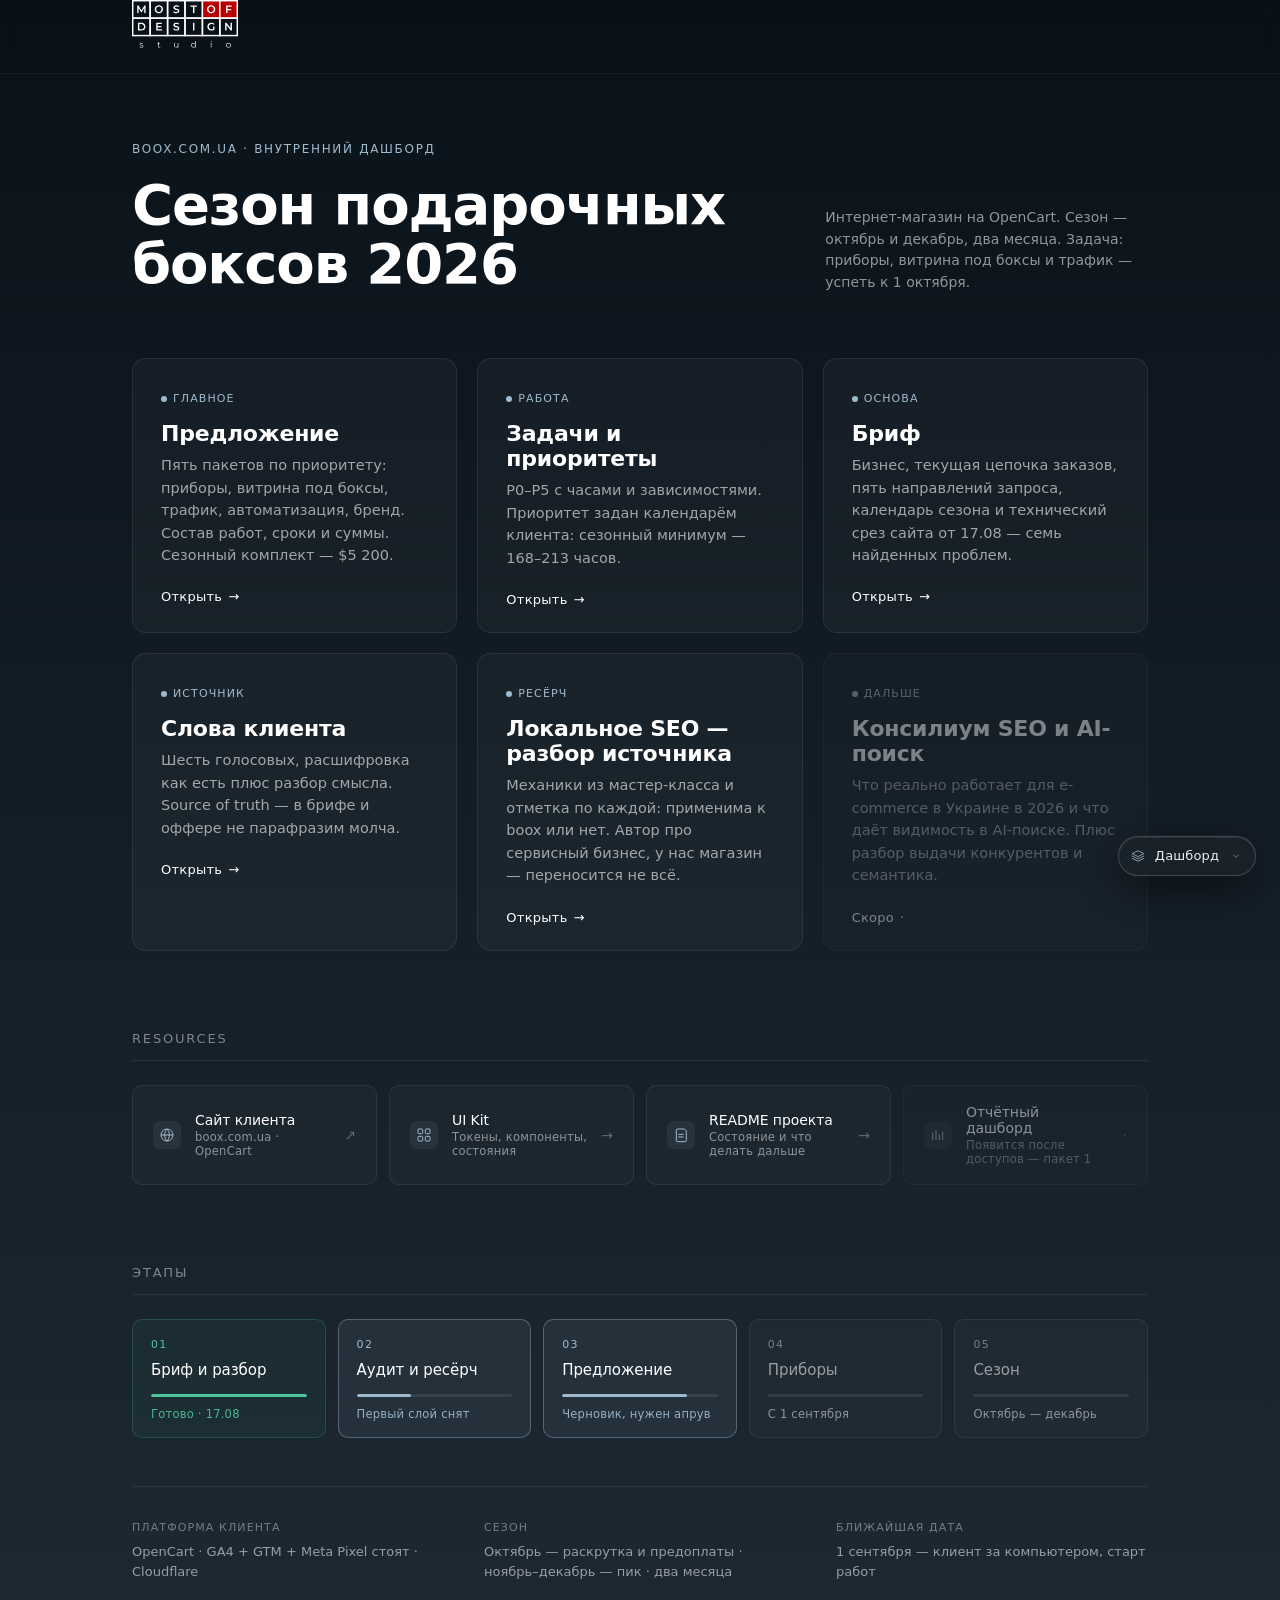
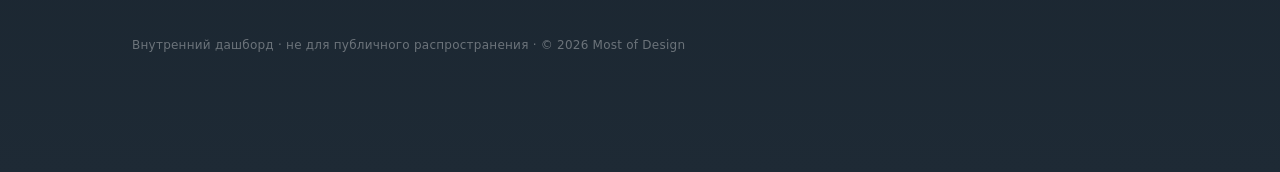
==== index.html @ 04b6003f "boox.com.ua: бриф из голосовых клиента, техсрез сайта, backlog, оффер на 5 пакетов, дашборд - brief/" ====
<!DOCTYPE html>
<html lang="ru">
<head>
<meta charset="UTF-8">
<meta name="viewport" content="width=device-width, initial-scale=1.0">
<meta name="robots" content="noindex, nofollow">
<title>boox.com.ua — дашборд проекта</title>

<!--
  Favicon: studio logo-cell mark. Generate it, never hand-write it:
    mod-manager/venv/bin/python scripts/utils/favicon_gen.py "boox.com.ua" assets/favicon.svg
  Then verify every page links it at the right depth:
    mod-manager/venv/bin/python scripts/utils/check_favicons.py . --fix
-->
<link rel="icon" type="image/svg+xml" href="assets/favicon.svg">

<link rel="stylesheet" href="shared/service-menu.css">

<style>
/* ─────────────────────────────────────────────────────────────────
   Launcher palette — studio-fixed. Don't repaint per project.
   Brand expression lives inside concept pages, not in the launcher.
   ─────────────────────────────────────────────────────────────── */
:root {
  --brand-blue:       #116490;
  --brand-blue-dark:  #0d4f72;
  --brand-blue-light: #9FBACD;
  --brand-blue-pale:  #e8f2f7;

  --bg-top:    #0a1219;
  --bg-bottom: #1e2a35;
  --charcoal:  #1e2a35;
  --white:     #fff;
  --border:    #d8e5ed;
}

/* ─────────────────────────────────────────────────────────────────
   Reset + base
   ─────────────────────────────────────────────────────────────── */
* { box-sizing: border-box; margin: 0; padding: 0; }

html, body {
  font-family: ui-sans-serif, system-ui, -apple-system, "Segoe UI", Roboto, "Helvetica Neue", Arial, sans-serif;
  -webkit-font-smoothing: antialiased;
  background: var(--charcoal);
  color: var(--white);
  min-height: 100%;
}

body {
  min-height: 100vh;
  display: flex;
  flex-direction: column;
  background: linear-gradient(180deg, var(--bg-top) 0%, var(--bg-bottom) 100%);
}

.launcher {
  flex: 1;
  max-width: 1080px;
  width: 100%;
  margin: 0 auto;
  padding: 0 32px 120px;
}

/* ─── Top bar: sticky studio mark with a hairline rule ────────── */

.topbar {
  position: sticky; top: 0; z-index: 100;
  padding: 0 max(32px, calc(50vw - 508px)) 16px;
  background: rgba(10, 18, 25, 0.82);
  -webkit-backdrop-filter: blur(8px); backdrop-filter: blur(8px);
  border-bottom: 1px solid rgba(255, 255, 255, 0.06);
}
.launcher__logo {
  display: inline-block;
  height: 53px;
}
.launcher__logo img { display: block; height: 100%; width: auto; }

/* ─── Header (2:1 grid — title + subtitle in right column) ───── */

.launcher__header {
  display: grid;
  grid-template-columns: 2fr 1fr;
  gap: 48px;
  align-items: end;
  margin-bottom: 64px;
}

.launcher__eyebrow {
  display: inline-block;
  font-size: 12px;
  font-weight: 500;
  text-transform: uppercase;
  letter-spacing: 0.14em;
  color: var(--brand-blue-light);
  margin-bottom: 20px;
}

.launcher__title {
  font-size: clamp(32px, 5vw, 56px);
  font-weight: 700;
  letter-spacing: -0.02em;
  line-height: 1.05;
}

.launcher__subtitle {
  font-size: 14px;
  line-height: 1.55;
  color: rgba(255, 255, 255, 0.55);
}

@media (max-width: 760px) {
  .launcher__header {
    grid-template-columns: 1fr;
    gap: 16px;
    align-items: start;
  }
}

/* ─── Version cards grid ──────────────────────────────────────── */

.launcher__grid {
  display: grid;
  grid-template-columns: repeat(auto-fill, minmax(320px, 1fr));
  gap: 20px;
  margin-bottom: 64px;
}

.version-card {
  display: block;
  padding: 28px 28px 24px;
  background: rgba(255, 255, 255, 0.03);
  border: 1px solid rgba(255, 255, 255, 0.08);
  border-radius: 14px;
  text-decoration: none;
  color: inherit;
  transition: transform 240ms ease, background 240ms ease, border-color 240ms ease;
}

.version-card:hover {
  transform: translateY(-2px);
  background: rgba(255, 255, 255, 0.05);
  border-color: rgba(255, 255, 255, 0.16);
}

.version-card__tag {
  display: inline-flex;
  align-items: center;
  gap: 6px;
  font-size: 11px;
  font-weight: 500;
  text-transform: uppercase;
  letter-spacing: 0.1em;
  color: var(--brand-blue-light);
  margin-bottom: 16px;
}

.version-card__tag::before {
  content: "";
  width: 6px;
  height: 6px;
  border-radius: 50%;
  background: currentColor;
}

.version-card__title {
  font-size: 22px;
  font-weight: 600;
  letter-spacing: -0.01em;
  margin-bottom: 8px;
}

.version-card__desc {
  font-size: 14.5px;
  line-height: 1.55;
  color: rgba(255, 255, 255, 0.6);
  margin-bottom: 20px;
}

.version-card__cta {
  font-size: 13px;
  font-weight: 500;
  letter-spacing: 0.02em;
  color: var(--white);
  display: inline-flex;
  align-items: center;
  gap: 6px;
}

.version-card__cta::after {
  content: "→";
  transition: transform 200ms ease;
  display: inline-block;
}

.version-card:hover .version-card__cta::after {
  transform: translateX(4px);
}

.version-card[data-status="planned"] {
  opacity: 0.45;
  cursor: default;
  pointer-events: none;
}

.version-card[data-status="planned"] .version-card__cta::after {
  content: "·";
}

/* ─── Section heading ────────────────────────────────────────── */

.launcher__section-title {
  font-size: 13px;
  font-weight: 500;
  text-transform: uppercase;
  letter-spacing: 0.14em;
  color: rgba(255, 255, 255, 0.45);
  margin: 80px 0 24px;
  padding-bottom: 14px;
  border-bottom: 1px solid rgba(255, 255, 255, 0.08);
}

/* ─── Resources strip ────────────────────────────────────────── */

.launcher__resources {
  display: grid;
  grid-template-columns: repeat(auto-fill, minmax(240px, 1fr));
  gap: 12px;
}

.resource-card {
  display: flex;
  align-items: center;
  gap: 14px;
  padding: 18px 20px;
  background: rgba(255, 255, 255, 0.025);
  border: 1px solid rgba(255, 255, 255, 0.07);
  border-radius: 10px;
  text-decoration: none;
  color: inherit;
  transition: background 200ms ease, border-color 200ms ease, transform 200ms ease;
}

.resource-card:hover {
  background: rgba(255, 255, 255, 0.05);
  border-color: rgba(255, 255, 255, 0.14);
  transform: translateY(-1px);
}

.resource-card[data-status="pending"] {
  opacity: 0.5;
}

.resource-card__icon {
  flex-shrink: 0;
  width: 28px;
  height: 28px;
  display: grid;
  place-items: center;
  background: rgba(255, 255, 255, 0.06);
  border-radius: 7px;
  color: var(--brand-blue-light);
}

.resource-card__icon svg {
  width: 16px;
  height: 16px;
}

.resource-card__body {
  flex: 1;
  min-width: 0;
}

.resource-card__label {
  display: block;
  font-size: 14px;
  font-weight: 500;
  letter-spacing: -0.005em;
  color: var(--white);
  margin-bottom: 2px;
}

.resource-card__sub {
  display: block;
  font-size: 11.5px;
  color: rgba(255, 255, 255, 0.5);
  letter-spacing: 0.02em;
}

.resource-card__arrow {
  flex-shrink: 0;
  font-size: 14px;
  color: rgba(255, 255, 255, 0.3);
  transition: transform 200ms ease, color 200ms ease;
}

.resource-card:hover .resource-card__arrow {
  color: var(--brand-blue-light);
  transform: translateX(2px);
}

/* ─── Project stages ─────────────────────────────────────────── */

.stage-track {
  display: grid;
  grid-template-columns: repeat(5, minmax(0, 1fr));
  gap: 12px;
  list-style: none;
  margin: 0;
  padding: 0;
}

.stage {
  position: relative;
  padding: 18px 18px 16px;
  background: rgba(255, 255, 255, 0.025);
  border: 1px solid rgba(255, 255, 255, 0.07);
  border-radius: 10px;
  transition: background 200ms ease, border-color 200ms ease;
}

.stage[data-status="done"] {
  background: rgba(79, 197, 156, 0.05);
  border-color: rgba(79, 197, 156, 0.22);
}

.stage[data-status="active"] {
  background: rgba(159, 186, 205, 0.08);
  border-color: rgba(159, 186, 205, 0.38);
}

.stage__index {
  font-size: 11px;
  font-weight: 500;
  letter-spacing: 0.12em;
  color: rgba(255, 255, 255, 0.4);
  font-variant-numeric: tabular-nums;
  margin-bottom: 10px;
}

.stage[data-status="done"]   .stage__index { color: #4fc59c; }
.stage[data-status="active"] .stage__index { color: var(--brand-blue-light); }

.stage__name {
  font-size: 15px;
  font-weight: 500;
  color: var(--white);
  letter-spacing: -0.005em;
  margin-bottom: 14px;
  line-height: 1.25;
}

.stage[data-status="pending"] .stage__name { color: rgba(255, 255, 255, 0.55); }

.stage__progress {
  height: 3px;
  background: rgba(255, 255, 255, 0.08);
  border-radius: 2px;
  overflow: hidden;
  margin-bottom: 10px;
}

.stage__progress span {
  display: block;
  height: 100%;
  background: rgba(255, 255, 255, 0.2);
  border-radius: 2px;
  transition: width 600ms ease;
}

.stage[data-status="done"]   .stage__progress span { background: #4fc59c; }
.stage[data-status="active"] .stage__progress span { background: var(--brand-blue-light); }

.stage__status {
  font-size: 11.5px;
  letter-spacing: 0.02em;
  color: rgba(255, 255, 255, 0.5);
  font-variant-numeric: tabular-nums;
}

.stage[data-status="done"]   .stage__status { color: rgba(79, 197, 156, 0.9); }
.stage[data-status="active"] .stage__status { color: rgba(159, 186, 205, 0.92); }

@media (max-width: 760px) {
  .stage-track { grid-template-columns: 1fr 1fr; }
}

@media (max-width: 480px) {
  .stage-track { grid-template-columns: 1fr; }
}

/* ─── Meta + footer ──────────────────────────────────────────── */

.launcher__meta {
  margin-top: 48px;
  padding-top: 32px;
  border-top: 1px solid rgba(255, 255, 255, 0.08);
  display: grid;
  grid-template-columns: repeat(auto-fit, minmax(200px, 1fr));
  gap: 24px 40px;
  font-size: 13px;
  line-height: 1.55;
  color: rgba(255, 255, 255, 0.55);
}

.launcher__meta-block dt {
  font-size: 11px;
  font-weight: 500;
  text-transform: uppercase;
  letter-spacing: 0.1em;
  color: rgba(255, 255, 255, 0.4);
  margin-bottom: 6px;
}

.launcher__meta-block dd a {
  color: var(--brand-blue-light);
  text-decoration: none;
  border-bottom: 1px solid transparent;
  transition: border-color 200ms ease;
}

.launcher__meta-block dd a:hover {
  border-bottom-color: var(--brand-blue-light);
}

.launcher__footer {
  font-size: 12px;
  color: rgba(255, 255, 255, 0.35);
  letter-spacing: 0.02em;
  margin-top: 56px;
}
</style>
</head>
<body>

<!--
  Per-page chip config — feeds shared/service-menu.js.
  Edit VERSIONS as you add/remove preview folders.
-->
<script>
  window.PREVIEW_PROJECT_NAME = "boox.com.ua";
  window.PREVIEW_DEFAULT_VERSION = "launcher";
  window.PREVIEW_VERSIONS = [
    { id: "uikit",    label: "UI Kit",   desc: "Токены и компоненты",           path: "uikit/" },
    { id: "launcher", label: "Дашборд",  desc: "Все материалы проекта",         path: "" }
  ];
</script>

<!-- Studio mark, NOT the client's. The launcher is our internal chrome;
     client branding lives inside the concept pages. -->
<header class="topbar">
  <a class="launcher__logo" href="./" aria-label="boox.com.ua — Most of Design">
    <img src="assets/mod-logo-on-dark.svg" alt="Most of Design">
  </a>
</header>

<main class="launcher">

  <header class="launcher__header" style="margin-top:64px">
    <div class="launcher__header-main">
      <span class="launcher__eyebrow">boox.com.ua · Внутренний дашборд</span>
      <h1 class="launcher__title">Сезон подарочных боксов 2026</h1>
    </div>
    <p class="launcher__subtitle">
      Интернет-магазин на OpenCart. Сезон — октябрь и декабрь, два месяца.
      Задача: приборы, витрина под боксы и трафик — успеть к 1 октября.
    </p>
  </header>

  <!-- ── Version cards ─────────────────────────────────────────
       Add a card per concept/version. Statuses:
         (default)         — interactive
         data-status="planned" — dimmed, not clickable yet
  -->
  <div class="launcher__grid">
    <a class="version-card" href="offer/OFFER.md">
      <span class="version-card__tag">Главное</span>
      <h2 class="version-card__title">Предложение</h2>
      <p class="version-card__desc">
        Пять пакетов по приоритету: приборы, витрина под боксы, трафик, автоматизация,
        бренд. Состав работ, сроки и суммы. Сезонный комплект — $5 200.
      </p>
      <span class="version-card__cta">Открыть</span>
    </a>

    <a class="version-card" href="brief/02-BACKLOG.md">
      <span class="version-card__tag">Работа</span>
      <h2 class="version-card__title">Задачи и приоритеты</h2>
      <p class="version-card__desc">
        P0–P5 с часами и зависимостями. Приоритет задан календарём клиента:
        сезонный минимум — 168–213 часов.
      </p>
      <span class="version-card__cta">Открыть</span>
    </a>

    <a class="version-card" href="brief/01-BRIEF.md">
      <span class="version-card__tag">Основа</span>
      <h2 class="version-card__title">Бриф</h2>
      <p class="version-card__desc">
        Бизнес, текущая цепочка заказов, пять направлений запроса, календарь сезона
        и технический срез сайта от 17.08 — семь найденных проблем.
      </p>
      <span class="version-card__cta">Открыть</span>
    </a>

    <a class="version-card" href="brief/00-CLIENT-VOICE.md">
      <span class="version-card__tag">Источник</span>
      <h2 class="version-card__title">Слова клиента</h2>
      <p class="version-card__desc">
        Шесть голосовых, расшифровка как есть плюс разбор смысла. Source of truth —
        в брифе и оффере не парафразим молча.
      </p>
      <span class="version-card__cta">Открыть</span>
    </a>

    <a class="version-card" href="research/01-LOCAL-SEO-PLAYBOOK.md">
      <span class="version-card__tag">Ресёрч</span>
      <h2 class="version-card__title">Локальное SEO — разбор источника</h2>
      <p class="version-card__desc">
        Механики из мастер-класса и отметка по каждой: применима к boox или нет.
        Автор про сервисный бизнес, у нас магазин — переносится не всё.
      </p>
      <span class="version-card__cta">Открыть</span>
    </a>

    <a class="version-card" data-status="planned" href="#">
      <span class="version-card__tag">Дальше</span>
      <h2 class="version-card__title">Консилиум SEO и AI-поиск</h2>
      <p class="version-card__desc">
        Что реально работает для e-commerce в Украине в 2026 и что даёт видимость
        в AI-поиске. Плюс разбор выдачи конкурентов и семантика.
      </p>
      <span class="version-card__cta">Скоро</span>
    </a>
  </div>

  <h2 class="launcher__section-title">Resources</h2>
  <div class="launcher__resources">

    <a class="resource-card" href="https://boox.com.ua/" target="_blank" rel="noopener">
      <span class="resource-card__icon" aria-hidden="true">
        <svg viewBox="0 0 24 24" fill="none" xmlns="http://www.w3.org/2000/svg">
          <circle cx="12" cy="12" r="9" stroke="currentColor" stroke-width="1.5"/>
          <path d="M3 12h18M12 3c2.5 2.5 3.5 5.8 3.5 9s-1 6.5-3.5 9c-2.5-2.5-3.5-5.8-3.5-9s1-6.5 3.5-9Z" stroke="currentColor" stroke-width="1.5"/>
        </svg>
      </span>
      <span class="resource-card__body">
        <span class="resource-card__label">Сайт клиента</span>
        <span class="resource-card__sub">boox.com.ua · OpenCart</span>
      </span>
      <span class="resource-card__arrow" aria-hidden="true">↗</span>
    </a>

    <a class="resource-card" href="uikit/">
      <span class="resource-card__icon" aria-hidden="true">
        <svg viewBox="0 0 24 24" fill="none" xmlns="http://www.w3.org/2000/svg">
          <rect x="3" y="3" width="7" height="7" rx="1.5" stroke="currentColor" stroke-width="1.5"/>
          <rect x="14" y="3" width="7" height="7" rx="1.5" stroke="currentColor" stroke-width="1.5"/>
          <rect x="3" y="14" width="7" height="7" rx="1.5" stroke="currentColor" stroke-width="1.5"/>
          <rect x="14" y="14" width="7" height="7" rx="1.5" stroke="currentColor" stroke-width="1.5"/>
        </svg>
      </span>
      <span class="resource-card__body">
        <span class="resource-card__label">UI Kit</span>
        <span class="resource-card__sub">Токены, компоненты, состояния</span>
      </span>
      <span class="resource-card__arrow" aria-hidden="true">→</span>
    </a>

    <a class="resource-card" href="README.md">
      <span class="resource-card__icon" aria-hidden="true">
        <svg viewBox="0 0 24 24" fill="none" xmlns="http://www.w3.org/2000/svg">
          <path d="M5 4.5A1.5 1.5 0 0 1 6.5 3H17l3 3v14.5A1.5 1.5 0 0 1 18.5 22h-12A1.5 1.5 0 0 1 5 20.5v-16Z" stroke="currentColor" stroke-width="1.5" stroke-linejoin="round"/>
          <path d="M8.5 11h7M8.5 15h7" stroke="currentColor" stroke-width="1.5" stroke-linecap="round"/>
        </svg>
      </span>
      <span class="resource-card__body">
        <span class="resource-card__label">README проекта</span>
        <span class="resource-card__sub">Состояние и что делать дальше</span>
      </span>
      <span class="resource-card__arrow" aria-hidden="true">→</span>
    </a>

    <a class="resource-card" data-status="pending" href="#">
      <span class="resource-card__icon" aria-hidden="true">
        <svg viewBox="0 0 24 24" fill="none" xmlns="http://www.w3.org/2000/svg">
          <path d="M4 19V9m5 10V5m5 14v-7m5 7V8" stroke="currentColor" stroke-width="1.5" stroke-linecap="round"/>
        </svg>
      </span>
      <span class="resource-card__body">
        <span class="resource-card__label">Отчётный дашборд</span>
        <span class="resource-card__sub">Появится после доступов — пакет 1</span>
      </span>
      <span class="resource-card__arrow" aria-hidden="true">·</span>
    </a>

  </div>

  <h2 class="launcher__section-title">Этапы</h2>
  <ol class="stage-track">
    <li class="stage" data-status="done">
      <div class="stage__index">01</div>
      <div class="stage__name">Бриф и разбор</div>
      <div class="stage__progress"><span style="width: 100%"></span></div>
      <div class="stage__status">Готово · 17.08</div>
    </li>
    <li class="stage" data-status="active">
      <div class="stage__index">02</div>
      <div class="stage__name">Аудит и ресёрч</div>
      <div class="stage__progress"><span style="width: 35%"></span></div>
      <div class="stage__status">Первый слой снят</div>
    </li>
    <li class="stage" data-status="active">
      <div class="stage__index">03</div>
      <div class="stage__name">Предложение</div>
      <div class="stage__progress"><span style="width: 80%"></span></div>
      <div class="stage__status">Черновик, нужен апрув</div>
    </li>
    <li class="stage" data-status="pending">
      <div class="stage__index">04</div>
      <div class="stage__name">Приборы</div>
      <div class="stage__progress"><span style="width: 0%"></span></div>
      <div class="stage__status">С 1 сентября</div>
    </li>
    <li class="stage" data-status="pending">
      <div class="stage__index">05</div>
      <div class="stage__name">Сезон</div>
      <div class="stage__progress"><span style="width: 0%"></span></div>
      <div class="stage__status">Октябрь — декабрь</div>
    </li>
  </ol>

  <dl class="launcher__meta">
    <div class="launcher__meta-block">
      <dt>Платформа клиента</dt>
      <dd>OpenCart · GA4 + GTM + Meta Pixel стоят · Cloudflare</dd>
    </div>
    <div class="launcher__meta-block">
      <dt>Сезон</dt>
      <dd>Октябрь — раскрутка и предоплаты · ноябрь–декабрь — пик · два месяца</dd>
    </div>
    <div class="launcher__meta-block">
      <dt>Ближайшая дата</dt>
      <dd>1 сентября — клиент за компьютером, старт работ</dd>
    </div>
  </dl>

  <p class="launcher__footer">
    Внутренний дашборд · не для публичного распространения · © 2026 Most of Design
  </p>
</main>

<script defer src="shared/service-menu.js"></script>
</body>
</html>
---- shared/service-menu.css ----
/* Service Menu — preview-only floating navigator. Disabled in production builds.
   Layout: flex container at bottom-right with the version capsule. */

.service-menu {
  position: fixed;
  right: 24px;
  bottom: 24px;
  z-index: 99999;
  display: flex;
  align-items: center;
  gap: 8px;
  font-family: ui-sans-serif, system-ui, -apple-system, "Segoe UI", Roboto, "Helvetica Neue", Arial, sans-serif;
  font-size: 13px;
  line-height: 1.4;
  color: #f5f5f5;
  -webkit-font-smoothing: antialiased;
  user-select: none;
}

.service-menu * { box-sizing: border-box; }

.service-menu__capsule {
  display: inline-flex;
  align-items: center;
  gap: 10px;
  padding: 10px 14px 10px 12px;
  background: rgba(28, 34, 42, 0.94);
  backdrop-filter: saturate(160%) blur(12px);
  -webkit-backdrop-filter: saturate(160%) blur(12px);
  border: 1px solid rgba(255, 255, 255, 0.18);
  border-radius: 999px;
  box-shadow:
    0 12px 40px rgba(0, 0, 0, 0.5),
    0 0 0 1px rgba(255, 255, 255, 0.04),
    inset 0 1px 0 rgba(255, 255, 255, 0.08);
  cursor: pointer;
  opacity: 0.92;
  color: #f5f5f5;
  font: inherit;
  transition: opacity 200ms ease, transform 200ms ease, background 200ms ease, border-color 200ms ease;
}

.service-menu:hover .service-menu__capsule,
.service-menu[data-open="true"] .service-menu__capsule {
  opacity: 1;
  background: rgba(34, 42, 52, 1);
  border-color: rgba(255, 255, 255, 0.26);
}

.service-menu[data-open="true"] .service-menu__capsule {
  transform: translateY(-2px);
}

.service-menu__icon {
  width: 14px;
  height: 14px;
  flex-shrink: 0;
  opacity: 1;
  color: #9FBACD;
}

.service-menu__label {
  font-weight: 500;
  letter-spacing: 0.01em;
  white-space: nowrap;
  color: #ffffff;
}

.service-menu__caret {
  width: 10px;
  height: 10px;
  margin-left: 2px;
  opacity: 0.55;
  transition: transform 200ms ease;
}

.service-menu[data-open="true"] .service-menu__caret {
  transform: rotate(180deg);
}

.service-menu__panel {
  position: absolute;
  right: 0;
  bottom: calc(100% + 10px);
  min-width: 300px;
  padding: 6px;
  background: rgba(28, 34, 42, 0.98);
  backdrop-filter: saturate(160%) blur(14px);
  -webkit-backdrop-filter: saturate(160%) blur(14px);
  border: 1px solid rgba(255, 255, 255, 0.18);
  border-radius: 12px;
  box-shadow:
    0 24px 64px rgba(0, 0, 0, 0.6),
    0 0 0 1px rgba(255, 255, 255, 0.04),
    inset 0 1px 0 rgba(255, 255, 255, 0.08);
  opacity: 0;
  transform: translateY(6px);
  pointer-events: none;
  transition: opacity 180ms ease, transform 180ms ease;
}

.service-menu[data-open="true"] .service-menu__panel {
  opacity: 1;
  transform: translateY(0);
  pointer-events: auto;
}

.service-menu__panel-header {
  padding: 8px 12px 6px;
  font-size: 11px;
  font-weight: 500;
  letter-spacing: 0.08em;
  text-transform: uppercase;
  color: rgba(245, 245, 245, 0.45);
}

.service-menu__list {
  margin: 0;
  padding: 0;
  list-style: none;
}

.service-menu__item {
  display: block;
  padding: 10px 12px;
  border-radius: 8px;
  color: inherit;
  text-decoration: none;
  cursor: pointer;
  transition: background 150ms ease;
}

.service-menu__item:hover {
  background: rgba(255, 255, 255, 0.06);
}

.service-menu__item[data-active="true"] {
  background: rgba(255, 255, 255, 0.08);
}

.service-menu__item-title {
  display: flex;
  align-items: center;
  gap: 8px;
  font-weight: 500;
  font-size: 13px;
}

.service-menu__item[data-active="true"] .service-menu__item-title::after {
  content: "";
  width: 6px;
  height: 6px;
  border-radius: 50%;
  background: #4fc59c;
  flex-shrink: 0;
}

.service-menu__item-desc {
  margin-top: 2px;
  font-size: 11.5px;
  color: rgba(245, 245, 245, 0.55);
  letter-spacing: 0.005em;
}

.service-menu__footer {
  margin-top: 4px;
  padding: 10px 12px 6px;
  border-top: 1px solid rgba(255, 255, 255, 0.06);
  font-size: 11px;
  color: rgba(245, 245, 245, 0.4);
  letter-spacing: 0.02em;
}

@media (max-width: 600px) {
  .service-menu {
    right: 12px;
    bottom: 12px;
    font-size: 12px;
  }
  .service-menu__panel {
    min-width: calc(100vw - 24px);
  }
}

@media (prefers-reduced-motion: reduce) {
  .service-menu__capsule,
  .service-menu__panel,
  .service-menu__caret,
  .service-menu__item {
    transition: none !important;
  }
}
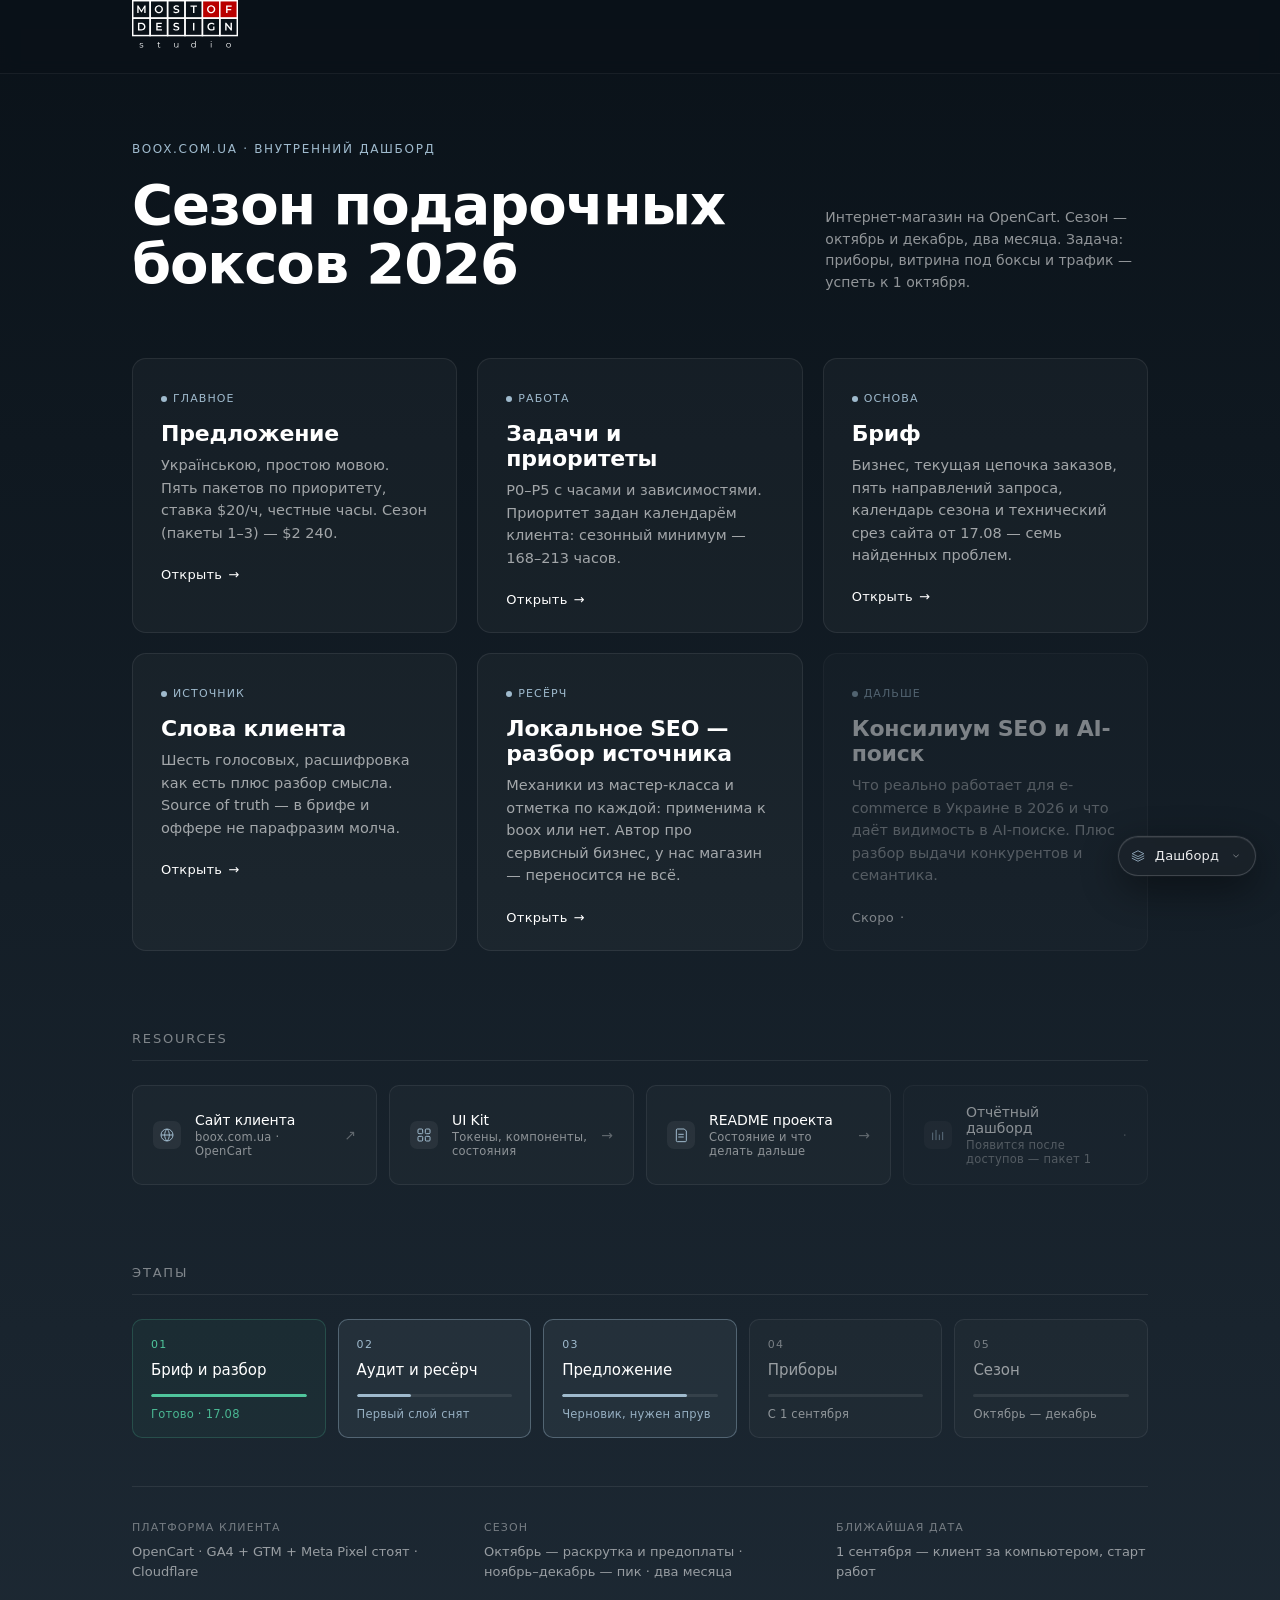
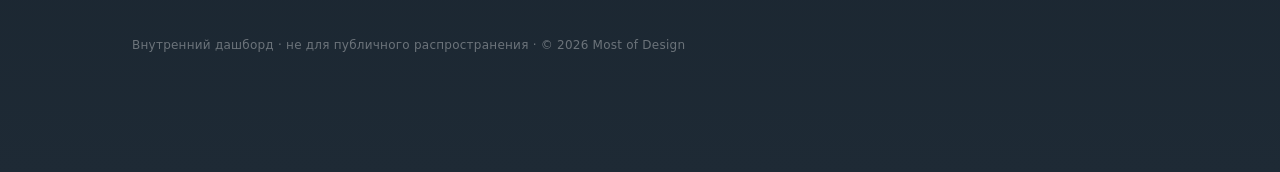
==== commit 4c11dca1: "Оффер: украинский, ставка $20/ч, честные часы, простой язык + словарик - переведён на украинский — у" ====
--- a/index.html
+++ b/index.html
@@ -479,8 +479,8 @@
       <span class="version-card__tag">Главное</span>
       <h2 class="version-card__title">Предложение</h2>
       <p class="version-card__desc">
-        Пять пакетов по приоритету: приборы, витрина под боксы, трафик, автоматизация,
-        бренд. Состав работ, сроки и суммы. Сезонный комплект — $5 200.
+        Українською, простою мовою. Пять пакетов по приоритету, ставка $20/ч,
+        честные часы. Сезон (пакеты 1–3) — $2 240.
       </p>
       <span class="version-card__cta">Открыть</span>
     </a>
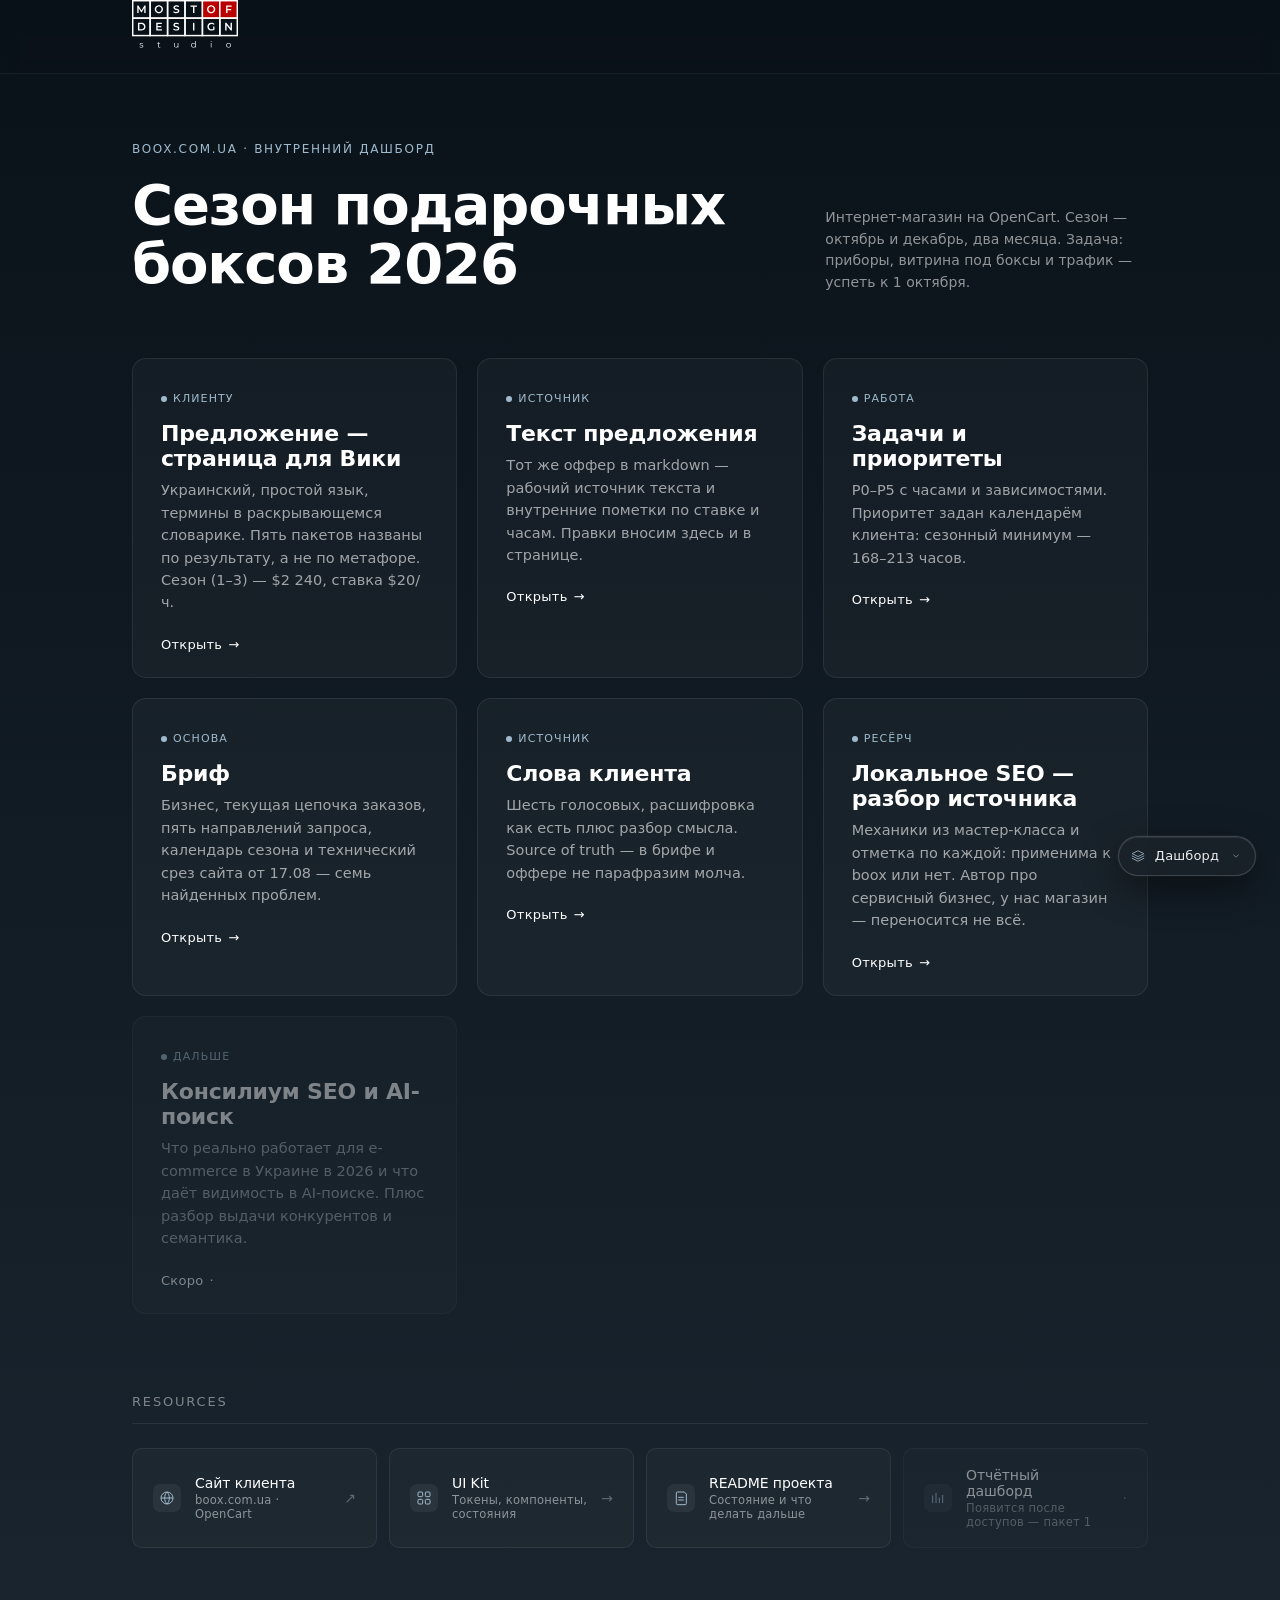
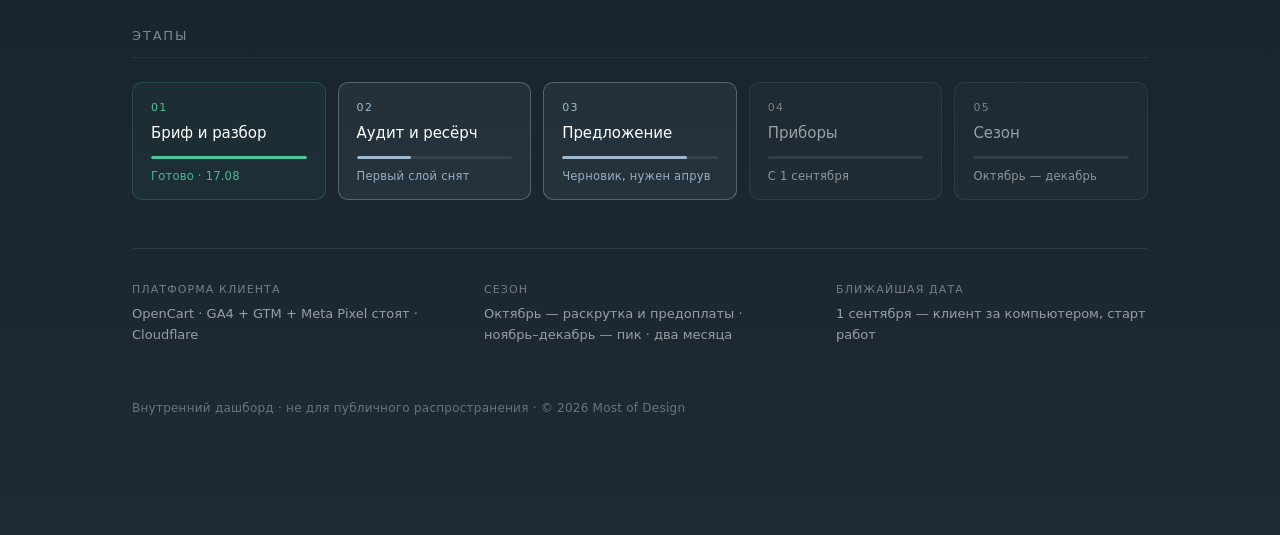
==== commit 8cd0f5b2: "Клиентская страница оффера + пакеты названы по результату - offer/index.html — страница для Вики: ук" ====
--- a/index.html
+++ b/index.html
@@ -475,12 +475,22 @@
          data-status="planned" — dimmed, not clickable yet
   -->
   <div class="launcher__grid">
+    <a class="version-card" href="offer/">
+      <span class="version-card__tag">Клиенту</span>
+      <h2 class="version-card__title">Предложение — страница для Вики</h2>
+      <p class="version-card__desc">
+        Украинский, простой язык, термины в раскрывающемся словарике. Пять пакетов
+        названы по результату, а не по метафоре. Сезон (1–3) — $2 240, ставка $20/ч.
+      </p>
+      <span class="version-card__cta">Открыть</span>
+    </a>
+
     <a class="version-card" href="offer/OFFER.md">
-      <span class="version-card__tag">Главное</span>
-      <h2 class="version-card__title">Предложение</h2>
+      <span class="version-card__tag">Источник</span>
+      <h2 class="version-card__title">Текст предложения</h2>
       <p class="version-card__desc">
-        Українською, простою мовою. Пять пакетов по приоритету, ставка $20/ч,
-        честные часы. Сезон (пакеты 1–3) — $2 240.
+        Тот же оффер в markdown — рабочий источник текста и внутренние пометки
+        по ставке и часам. Правки вносим здесь и в странице.
       </p>
       <span class="version-card__cta">Открыть</span>
     </a>
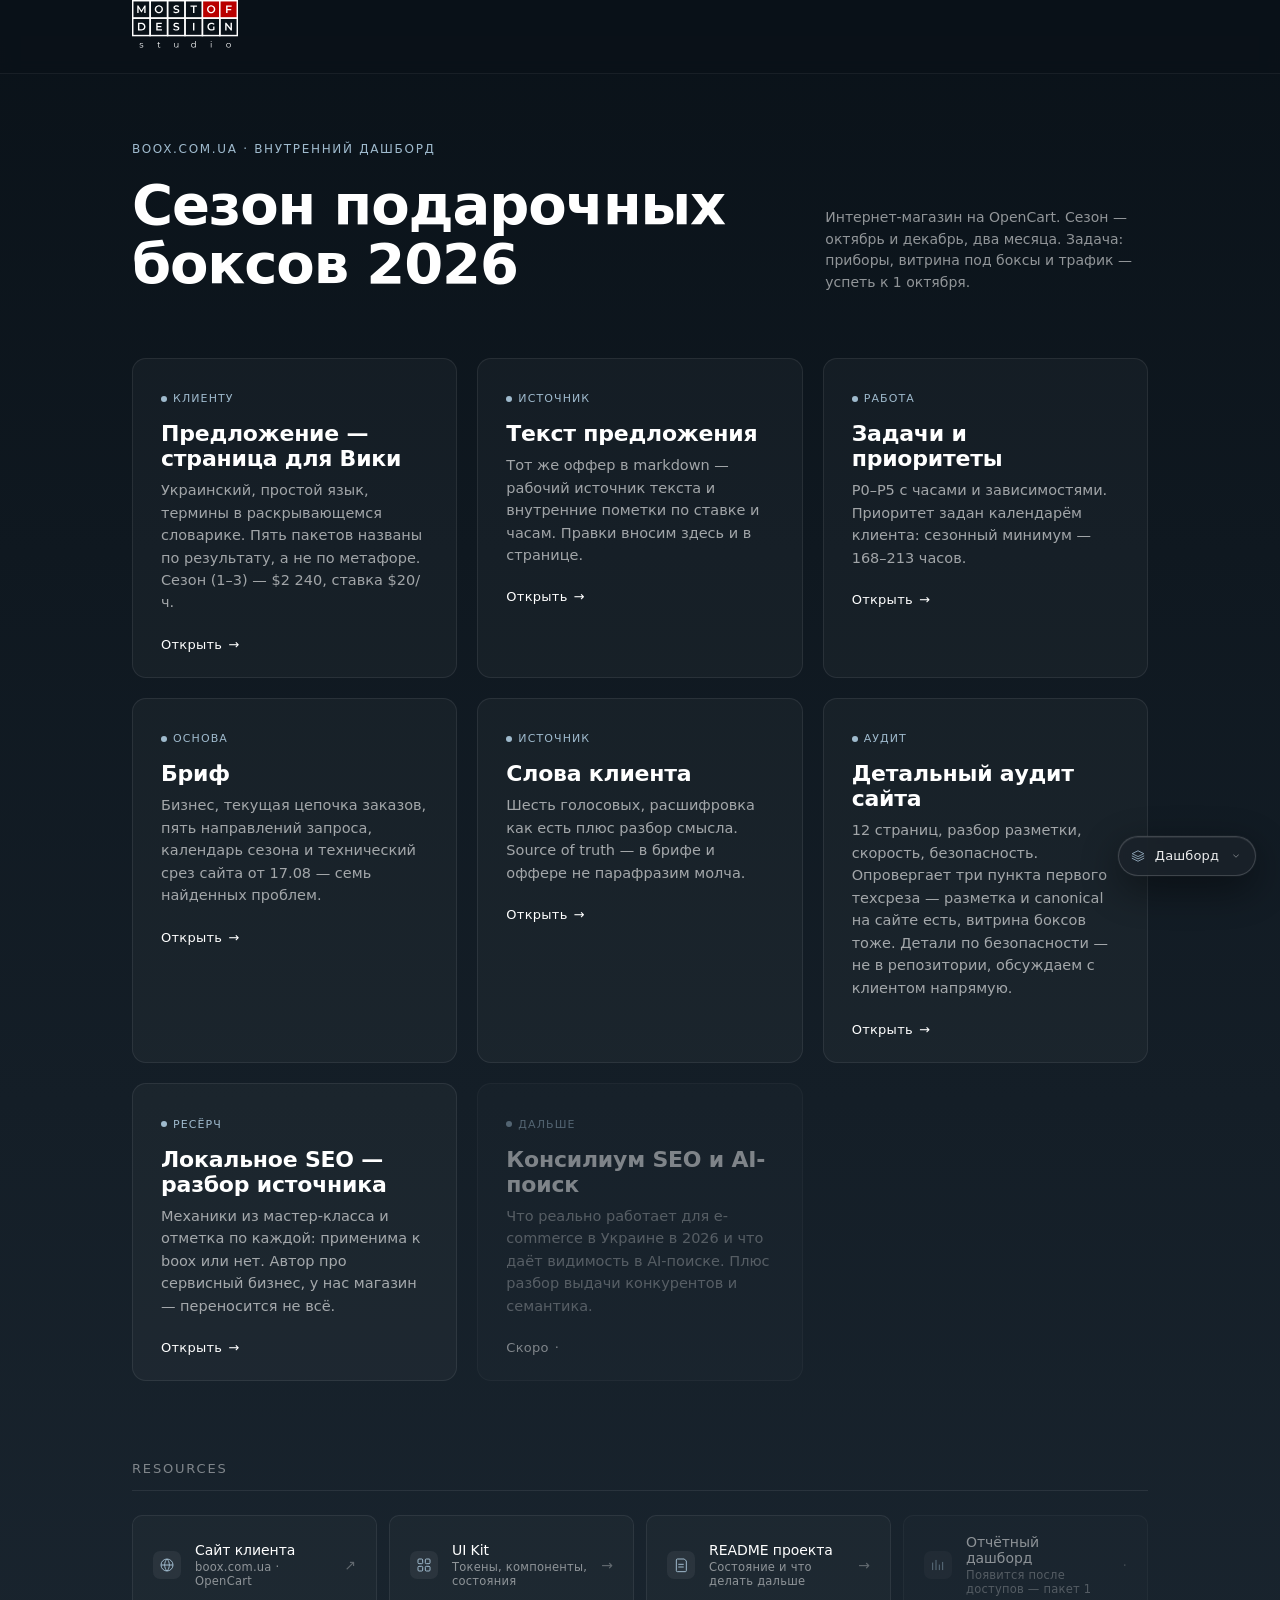
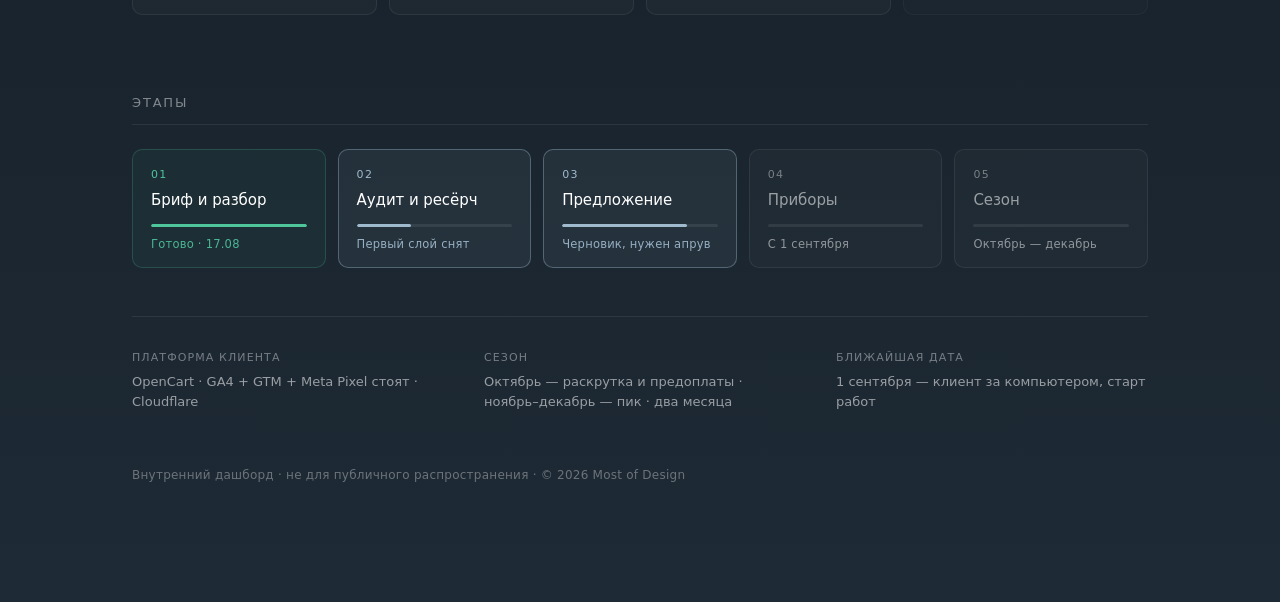
==== commit a0842236: "Детальный аудит сайта: опровергает три пункта первого техсреза Аудит 12 страниц показал, что первый " ====
--- a/index.html
+++ b/index.html
@@ -521,6 +521,17 @@
       <p class="version-card__desc">
         Шесть голосовых, расшифровка как есть плюс разбор смысла. Source of truth —
         в брифе и оффере не парафразим молча.
+      </p>
+      <span class="version-card__cta">Открыть</span>
+    </a>
+
+    <a class="version-card" href="research/02-SITE-AUDIT.md">
+      <span class="version-card__tag">Аудит</span>
+      <h2 class="version-card__title">Детальный аудит сайта</h2>
+      <p class="version-card__desc">
+        12 страниц, разбор разметки, скорость, безопасность. Опровергает три пункта
+        первого техсреза — разметка и canonical на сайте есть, витрина боксов тоже.
+        Детали по безопасности — не в репозитории, обсуждаем с клиентом напрямую.
       </p>
       <span class="version-card__cta">Открыть</span>
     </a>
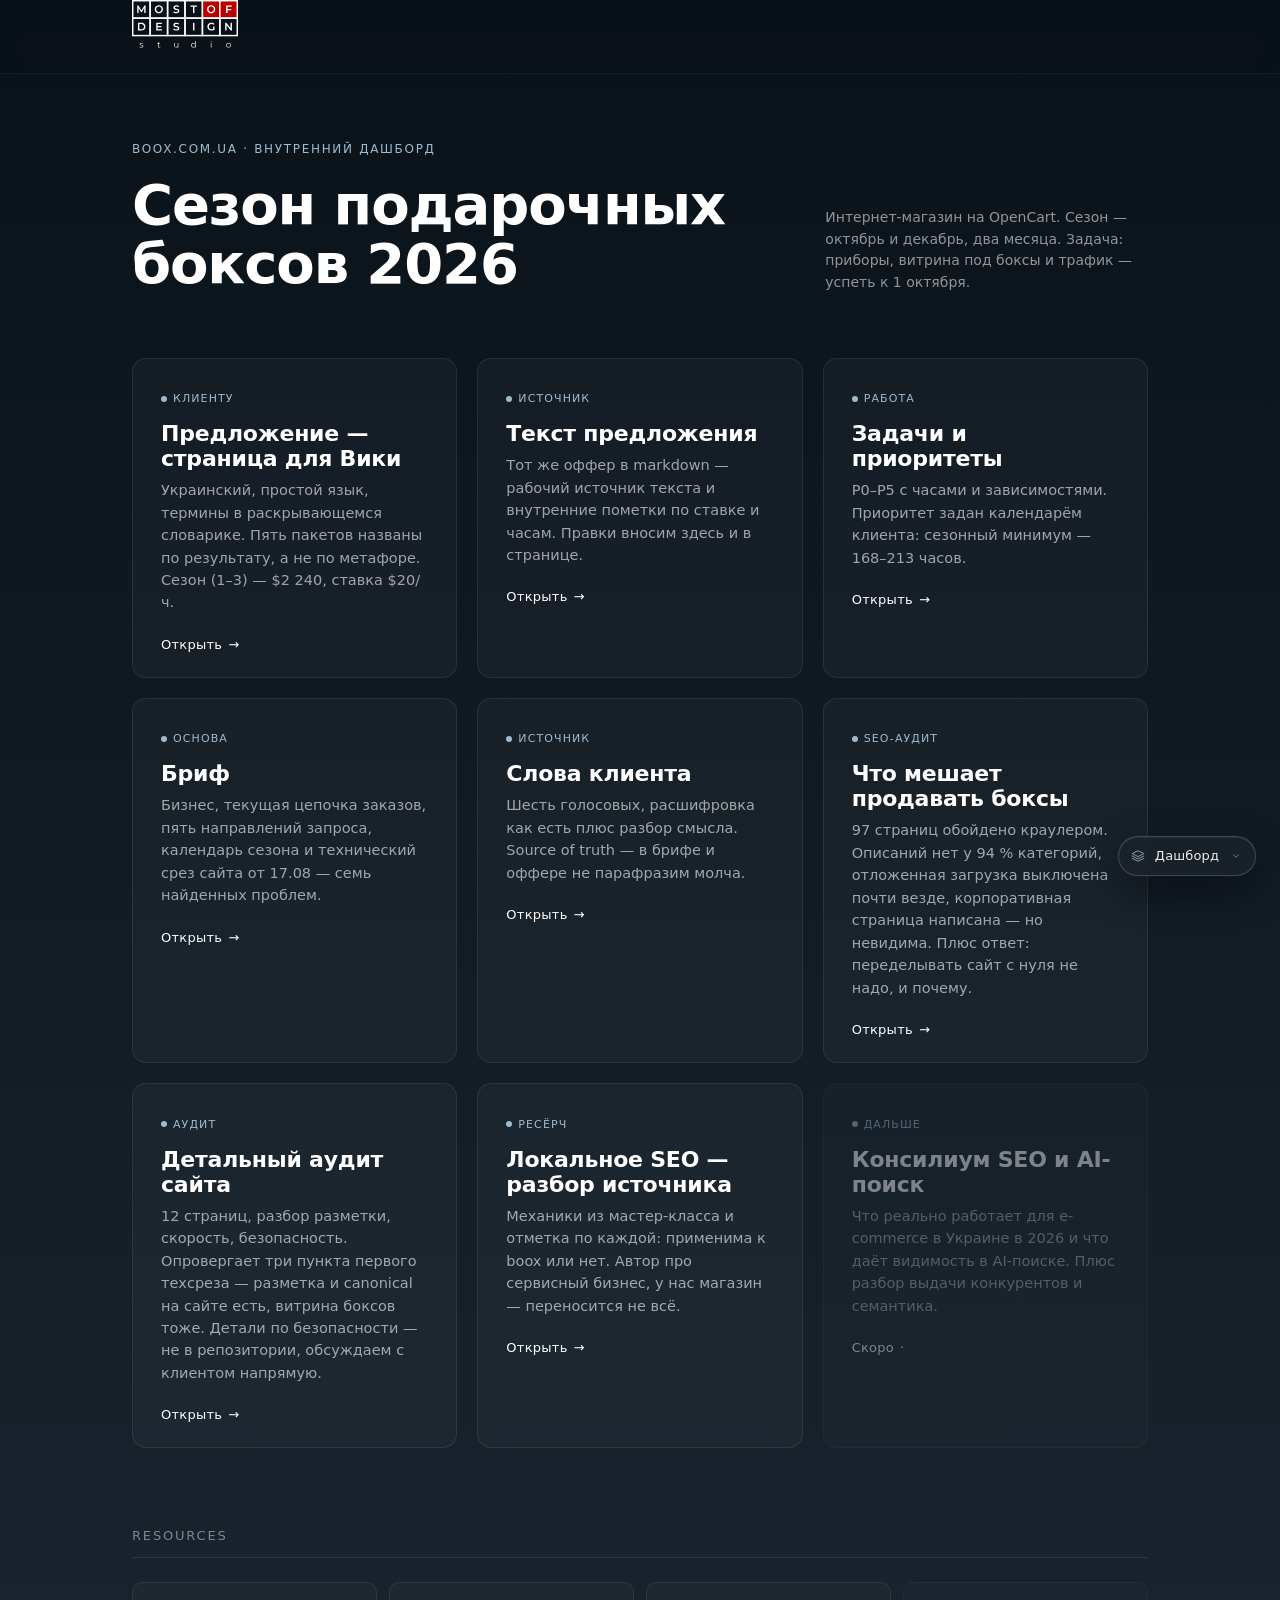
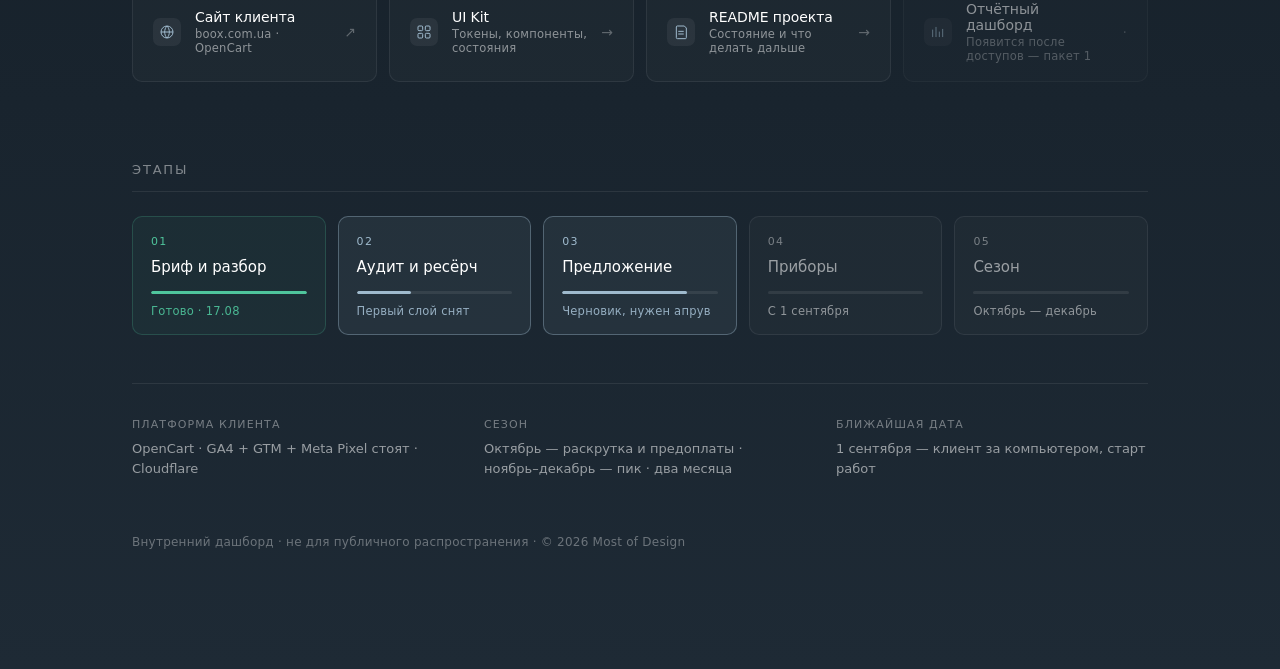
==== commit 3c1100d2: "SEO-аудит: 97 страниц, отдельная страница в стиле проекта Обход собственным краулером: главная, 17 к" ====
--- a/index.html
+++ b/index.html
@@ -521,6 +521,17 @@
       <p class="version-card__desc">
         Шесть голосовых, расшифровка как есть плюс разбор смысла. Source of truth —
         в брифе и оффере не парафразим молча.
+      </p>
+      <span class="version-card__cta">Открыть</span>
+    </a>
+
+    <a class="version-card" href="research/seo-audit/">
+      <span class="version-card__tag">SEO-аудит</span>
+      <h2 class="version-card__title">Что мешает продавать боксы</h2>
+      <p class="version-card__desc">
+        97 страниц обойдено краулером. Описаний нет у 94 % категорий, отложенная загрузка
+        выключена почти везде, корпоративная страница написана — но невидима.
+        Плюс ответ: переделывать сайт с нуля не надо, и почему.
       </p>
       <span class="version-card__cta">Открыть</span>
     </a>
